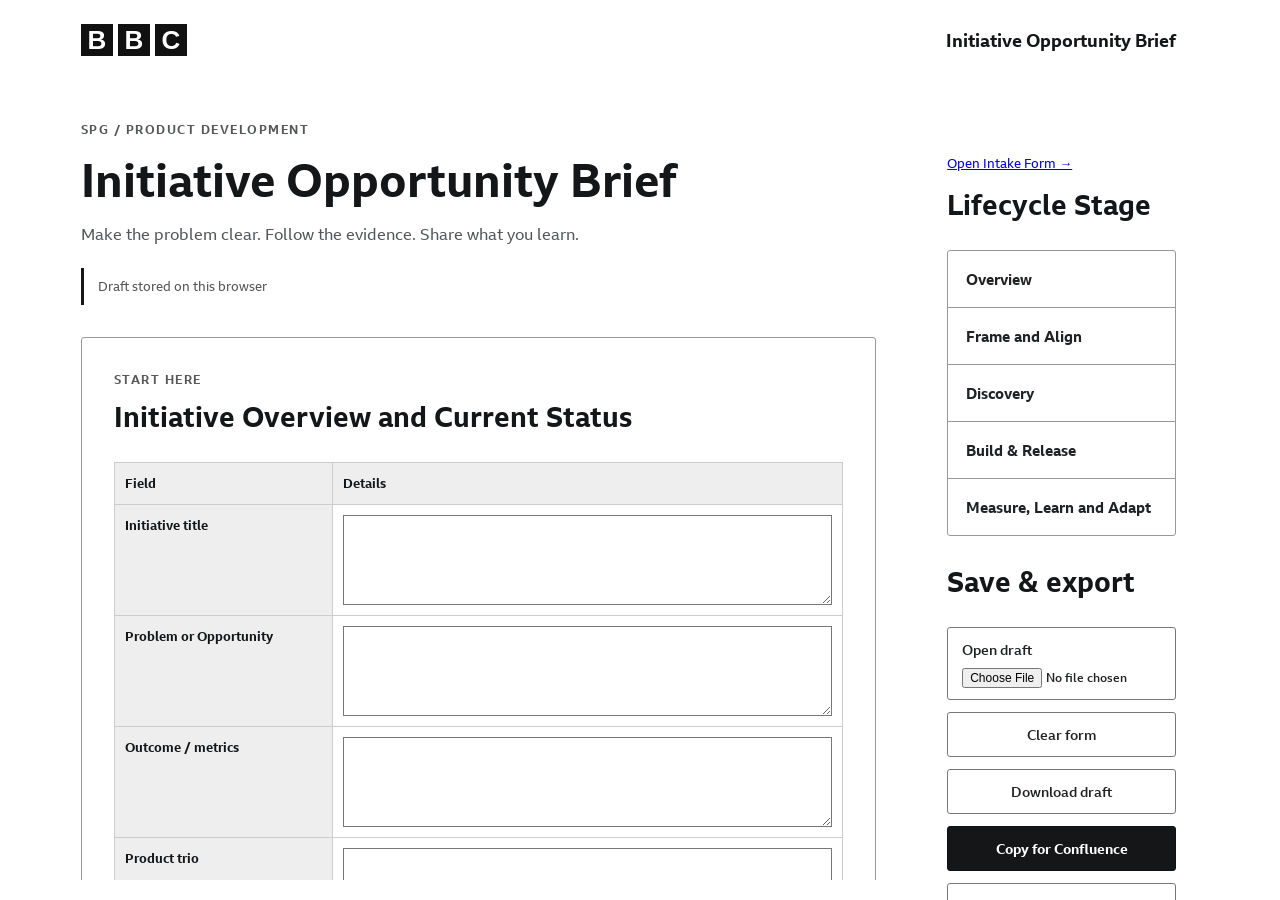
==== initiative/index.html @ 51745b53 "Separate initiative and intake into self-contained form folders" ====
<!doctype html>
<html lang="en"><head><meta charset="utf-8"><meta name="viewport" content="width=device-width,initial-scale=1"><title>Initiative Opportunity Brief</title><link rel="stylesheet" href="style.css?v=intake-1"></head><body>
<div class="masthead"><div class="masthead-inner"><div class="wordmark" aria-label="BBC"><span aria-hidden="true">B</span><span aria-hidden="true">B</span><span aria-hidden="true">C</span></div><span class="masthead-title">Initiative Opportunity Brief</span></div></div>

<div class="layout"><aside tabindex="0" aria-label="Initiative navigation and export options"><p><a href="../intake/">Open Intake Form →</a></p><h2 id="lifecycle-title">Lifecycle Stage</h2><nav aria-labelledby="lifecycle-title" id="nav"></nav><h2 class="sidebar-actions-title">Save &amp; export</h2><label class="file">Open draft<input type="file" id="import" accept="application/json"></label><button type="button" id="clear">Clear form</button><button id="save">Download draft</button><button id="copy" class="primary">Copy for Confluence</button><button id="pdf">Save as PDF</button><button id="export">Download completed HTML</button><p>Paste into a Confluence page in edit mode. Review formatting before publishing. Drafts stay in this browser; download a backup for safekeeping.</p></aside><main tabindex="0" aria-label="Initiative form"><header><div><span class="eyebrow">SPG / PRODUCT DEVELOPMENT</span><h1>Initiative Opportunity Brief</h1><p>Make the problem clear. Follow the evidence. Share what you learn.</p></div><span id="status" role="status">Draft stored on this browser</span></header><form id="form"></form></main></div><dialog id="clear-dialog" aria-labelledby="clear-title" aria-describedby="clear-description"><h2 id="clear-title">Clear this brief?</h2><p id="clear-description">This removes all answers, columns, checkpoints, and the saved draft in this browser. Download a draft first if you want to keep a copy.</p><div class="dialog-actions"><button type="button" id="clear-cancel" autofocus>Keep editing</button><button type="button" id="clear-confirm" class="primary">Clear all answers</button></div></dialog><script src="app.js?v=intake-1"></script></body></html>
---- initiative/style.css ----
/* BBC Reith v2.300 web fonts supplied by the project owner. */
@font-face {
  font-family: 'BBC Reith Serif';
  src: url('fonts/BBCReithSerif_W_Rg.woff2') format('woff2');
  font-weight: 400;
  font-style: normal;
  font-display: swap;
}
@font-face {
  font-family: 'BBC Reith Sans';
  src: url('fonts/BBCReithSans_W_Rg.woff2') format('woff2'), url('fonts/BBCReithSans_W_Rg.woff') format('woff');
  font-weight: 400;
  font-style: normal;
  font-display: swap;
}
@font-face {
  font-family: 'BBC Reith Sans';
  src: url('fonts/BBCReithSans_W_Md.woff2') format('woff2'), url('fonts/BBCReithSans_W_Md.woff') format('woff');
  font-weight: 500;
  font-style: normal;
  font-display: swap;
}
@font-face {
  font-family: 'BBC Reith Sans';
  src: url('fonts/BBCReithSans_W_Bd.woff2') format('woff2'), url('fonts/BBCReithSans_W_Bd.woff') format('woff');
  font-weight: 700;
  font-style: normal;
  font-display: swap;
}
:root { font-family: 'BBC Reith Sans', Arial, sans-serif; color: #202224; background: #f6f6f6; line-height: 1.6; }
* { box-sizing: border-box; }
body { margin: 0; }
.masthead { background: #fff; border-bottom: 1px solid #ddd; }
.masthead-inner { max-width: 1360px; margin: auto; padding: 18px 6%; display: flex; gap: 20px; align-items: center; }
.wordmark { display: flex; gap: 5px; }
.wordmark span { display: grid; place-items: center; width: 32px; height: 32px; background: #111; color: #fff; font: 700 26px/1 Arial, sans-serif; }
.masthead-title { border-left: 1px solid #b5b5b5; padding-left: 20px; font-size: 18px; font-weight: 700; }
header { padding: 40px max(6%, calc((100% - 1197px)/2)); background: #111; color: #fff; display: flex; justify-content: space-between; gap: 28px; align-items: center; }
h1 { font-family: 'BBC Reith Serif', Georgia, serif; font-weight: 400; font-size: clamp(32px, 4vw, 46px); line-height: 1.15; margin: 12px 0 16px; }
header p { color: #ddd; margin: 0; max-width: 580px; }
.eyebrow { font-size: 12px; font-weight: 700; letter-spacing: 1.5px; color: #ccc; }
#status { font-size: 13px; border-left: 3px solid #fff; padding: 8px 14px; max-width: 260px; }
.layout { max-width: 1360px; margin: auto; display: grid; grid-template-columns: 250px minmax(0,1fr); gap: 40px; padding: 40px 6%; }
aside { align-self: start; position: sticky; top: 24px; }
nav { border-top: 1px solid #ccc; }
nav a { display: block; padding: 12px 0; text-decoration: none; color: #202224; border-bottom: 1px solid #ccc; font-size: 15px; font-weight: 500; }
nav a:hover { text-decoration: underline; text-underline-offset: 4px; }
aside p { font-size: 13px; color: #555; }
button, .file { display: block; width: 100%; padding: 11px 14px; border: 1px solid #777; border-radius: 0; background: #fff; font: 500 14px/1.5 'BBC Reith Sans', Arial, sans-serif; margin: 12px 0; cursor: pointer; text-align: center; color: #202224; }
button:hover { background: #e8e8e8; }
.primary { background: #111; color: #fff; border-color: #111; font-weight: 700; }
.primary:hover { background: #444; }
.file { text-align: left; }
.file input { display: block; width: 100%; margin-top: 8px; font: inherit; font-size: 12px; }
main { min-width: 0; }
section { background: #fff; border: 1px solid #ddd; border-top: 4px solid #111; padding: 32px; margin-bottom: 32px; scroll-margin-top: 24px; }
h2 { font-size: 28px; line-height: 1.25; margin: 0 0 28px; font-weight: 700; }
h3 { font-size: 18px; line-height: 1.4; margin: 28px 0 14px; font-weight: 700; }
.field { display: block; margin: 24px 0; font-size: 16px; font-weight: 500; }
textarea, input[type=text], select { display: block; width: 100%; margin-top: 8px; padding: 12px; border: 1px solid #777; border-radius: 0; font: 400 16px/1.5 'BBC Reith Sans', Arial, sans-serif; color: #202224; background: #fff; }
textarea { min-height: 112px; resize: vertical; }
a:focus-visible, button:focus-visible, input:focus-visible, textarea:focus-visible, select:focus-visible { outline: 3px solid #005fcc; outline-offset: 3px; }
.hint { font-size: 14px; color: #555; font-weight: 400; margin: 8px 0; }
.checkpoint { padding: 24px; background: #f2f2f2; border-left: 4px solid #545658; margin-top: 32px; }
.checkpoint h3 { margin-top: 0; }
.check { display: flex; gap: 12px; font-size: 14px; margin: 14px 0; font-weight: 400; }
.check input { flex-shrink: 0; width: 18px; height: 18px; margin: 3px 0 0; accent-color: #111; }
.table-wrap { overflow: auto; }
table { border-collapse: collapse; width: 100%; font-size: 13px; }
th, td { border: 1px solid #ccc; padding: 10px; text-align: left; vertical-align: top; }
th { background: #eee; font-weight: 700; }
td textarea { min-width: 120px; min-height: 90px; margin: 0; font-size: 14px; }
td button { width: auto; margin: 0; }
.add { width: auto; }
.section-num { font-size: 12px; font-weight: 700; letter-spacing: 1.5px; color: #595959; margin-bottom: 10px; }
@media(max-width:850px) {
  header { display: block; padding: 30px 24px; }
  #status { display: inline-block; margin-top: 24px; max-width: none; }
  .masthead-inner { padding: 16px 24px; }
  .layout { display: block; padding: 24px; }
  aside { position: static; margin-bottom: 28px; }
  nav { display: flex; overflow: auto; gap: 20px; }
  nav a { flex-shrink: 0; font-size: 14px; }
  section { padding: 24px; }
  aside button { display: inline-block; width: auto; margin-right: 6px; }
}
@media(max-width:450px) {
  .layout { padding: 16px; }
  section { padding: 20px 16px; }
  h2 { font-size: 24px; }
  .checkpoint { padding: 16px; }
}
@media print {
  aside, #status, button, .masthead { display: none; }
  .layout { display: block; padding: 0; }
  section { break-inside: avoid; }
  header { background: #fff; color: #000; }
  header p, .eyebrow { color: #333; }
}
/* Helpdesk reference: white canvas, bold sans headings and right-hand navigation. */
:root { background: #fff; color: #141618; }
.masthead { border-bottom: 0; }
.masthead-inner { max-width: 1440px; padding-top: 24px; padding-bottom: 24px; }
.masthead-title { margin-left: auto; border-left: 0; padding-left: 0; }
header { max-width: 1360px; margin: auto; padding: 28px 6% 12px; background: #fff; color: #141618; align-items: flex-start; }
h1 { font-family: 'BBC Reith Sans', Arial, sans-serif; font-weight: 700; }
header p { color: #545658; }
.eyebrow { color: #545658; }
#status { color: #545658; border-left-color: #141618; margin-top: 14px; }
.layout { grid-template-columns: minmax(0,1fr) 260px; gap: 40px; padding-top: 32px; }
main { grid-column: 1; grid-row: 1; }
aside { grid-column: 2; grid-row: 1; }
nav { border: 1px solid #999; border-radius: 3px; overflow: hidden; }
nav a { padding: 16px 18px; border-bottom: 1px solid #999; font-weight: 700; }
nav a:last-child { border-bottom: 0; }
nav a:hover { background: #f2f2f2; }
section { border: 1px solid #999; border-top: 1px solid #999; border-radius: 3px; }
button, .file { border-radius: 3px; }
.primary { background: #141618; }
@media(max-width:850px) {
  header { padding: 24px; }
  .layout { display: flex; flex-direction: column; }
  aside { width: 100%; }
  nav { flex-wrap: nowrap; overflow-x: auto; }
  nav a { border-bottom: 0; border-right: 1px solid #999; }
  nav a:last-child { border-right: 0; }
  main { width: 100%; }
}
.outcome-table th[scope="row"] { width: 30%; }
.outcome-table td textarea { min-width: 0; }
.table-field { margin: 0; }
.table-field select { margin-top: 0; }
.visually-hidden { position: absolute; width: 1px; height: 1px; padding: 0; margin: -1px; overflow: hidden; clip-path: inset(50%); white-space: nowrap; border: 0; }
.entry-table th[scope="row"] { min-width: 150px; width: 25%; }
.entry-table td { min-width: 200px; }
.entry-table td button { width: auto; margin: 8px 0 0; font-size: 12px; }
/* Desktop panes scroll independently beneath the page heading. */
@media screen and (min-width: 851px) {
  body { height: 100vh; height: 100dvh; display: grid; grid-template-rows: auto minmax(0, 1fr); overflow: hidden; }
  header { width: 100%; }
  .layout { width: 100%; height: 100%; margin: 0 auto; min-height: 0; grid-template-rows: minmax(0, 1fr); overflow: hidden; padding-bottom: 20px; }
  .layout > main, .layout > aside { position: relative; height: 100%; min-height: 0; overflow-y: auto; overscroll-behavior-y: contain; scrollbar-gutter: stable; padding: 4px 12px 12px 4px; }
  .layout > aside { position: relative; align-self: stretch; }
  .layout > main:focus-visible, .layout > aside:focus-visible { outline: 2px solid #005fcc; outline-offset: -2px; }
}
#clear-dialog { max-width: 500px; width: calc(100% - 32px); border: 1px solid #999; border-radius: 4px; padding: 28px; color: #141618; }
#clear-dialog::backdrop { background: rgb(0 0 0 / 45%); }
#clear-dialog h2 { margin-bottom: 16px; }
.dialog-actions { display: flex; flex-wrap: wrap; gap: 12px; }
.dialog-actions button { flex: 1; width: auto; }

main > header { display: block; padding: 0 0 32px; margin: 0; }
main > header #status { display: inline-block; max-width: none; margin-top: 20px; }
/* Share the form's outer gutter and desktop pane inset. */
.masthead-inner { max-width: 1360px; }
@media screen and (min-width: 851px) {
  .masthead-inner { padding-left: calc(6% + 4px); }
}
@media screen and (max-width: 450px) {
  .masthead-inner { padding-left: 16px; padding-right: 16px; }
}
@media screen and (min-width: 851px) {
  .masthead-inner { padding-right: calc(6% + 12px); overflow-y: hidden; scrollbar-gutter: stable; }
}
.sidebar-actions-title { margin-top: 28px; }
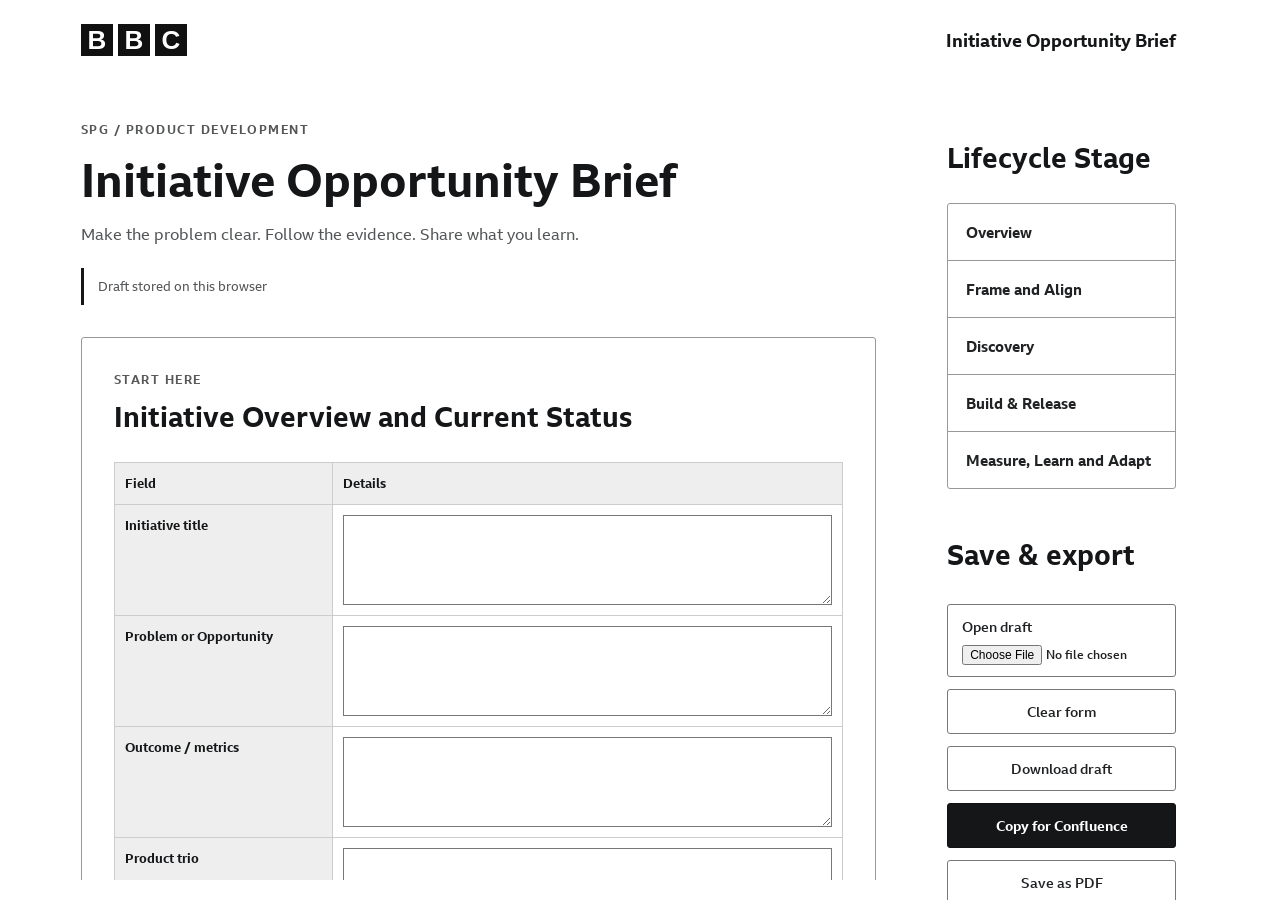
==== commit 49a0eb36: "Remove intake link and improve initiative sidebar spacing" ====
--- a/initiative/index.html
+++ b/initiative/index.html
@@ -2,4 +2,4 @@
 <html lang="en"><head><meta charset="utf-8"><meta name="viewport" content="width=device-width,initial-scale=1"><title>Initiative Opportunity Brief</title><link rel="stylesheet" href="style.css?v=intake-1"></head><body>
 <div class="masthead"><div class="masthead-inner"><div class="wordmark" aria-label="BBC"><span aria-hidden="true">B</span><span aria-hidden="true">B</span><span aria-hidden="true">C</span></div><span class="masthead-title">Initiative Opportunity Brief</span></div></div>
 
-<div class="layout"><aside tabindex="0" aria-label="Initiative navigation and export options"><p><a href="../intake/">Open Intake Form →</a></p><h2 id="lifecycle-title">Lifecycle Stage</h2><nav aria-labelledby="lifecycle-title" id="nav"></nav><h2 class="sidebar-actions-title">Save &amp; export</h2><label class="file">Open draft<input type="file" id="import" accept="application/json"></label><button type="button" id="clear">Clear form</button><button id="save">Download draft</button><button id="copy" class="primary">Copy for Confluence</button><button id="pdf">Save as PDF</button><button id="export">Download completed HTML</button><p>Paste into a Confluence page in edit mode. Review formatting before publishing. Drafts stay in this browser; download a backup for safekeeping.</p></aside><main tabindex="0" aria-label="Initiative form"><header><div><span class="eyebrow">SPG / PRODUCT DEVELOPMENT</span><h1>Initiative Opportunity Brief</h1><p>Make the problem clear. Follow the evidence. Share what you learn.</p></div><span id="status" role="status">Draft stored on this browser</span></header><form id="form"></form></main></div><dialog id="clear-dialog" aria-labelledby="clear-title" aria-describedby="clear-description"><h2 id="clear-title">Clear this brief?</h2><p id="clear-description">This removes all answers, columns, checkpoints, and the saved draft in this browser. Download a draft first if you want to keep a copy.</p><div class="dialog-actions"><button type="button" id="clear-cancel" autofocus>Keep editing</button><button type="button" id="clear-confirm" class="primary">Clear all answers</button></div></dialog><script src="app.js?v=intake-1"></script></body></html>
+<div class="layout"><aside tabindex="0" aria-label="Initiative navigation and export options"><h2 id="lifecycle-title">Lifecycle Stage</h2><nav aria-labelledby="lifecycle-title" id="nav"></nav><h2 class="sidebar-actions-title">Save &amp; export</h2><label class="file">Open draft<input type="file" id="import" accept="application/json"></label><button type="button" id="clear">Clear form</button><button id="save">Download draft</button><button id="copy" class="primary">Copy for Confluence</button><button id="pdf">Save as PDF</button><button id="export">Download completed HTML</button><p>Paste into a Confluence page in edit mode. Review formatting before publishing. Drafts stay in this browser; download a backup for safekeeping.</p></aside><main tabindex="0" aria-label="Initiative form"><header><div><span class="eyebrow">SPG / PRODUCT DEVELOPMENT</span><h1>Initiative Opportunity Brief</h1><p>Make the problem clear. Follow the evidence. Share what you learn.</p></div><span id="status" role="status">Draft stored on this browser</span></header><form id="form"></form></main></div><dialog id="clear-dialog" aria-labelledby="clear-title" aria-describedby="clear-description"><h2 id="clear-title">Clear this brief?</h2><p id="clear-description">This removes all answers, columns, checkpoints, and the saved draft in this browser. Download a draft first if you want to keep a copy.</p><div class="dialog-actions"><button type="button" id="clear-cancel" autofocus>Keep editing</button><button type="button" id="clear-confirm" class="primary">Clear all answers</button></div></dialog><script src="app.js?v=intake-1"></script></body></html>
--- a/initiative/style.css
+++ b/initiative/style.css
@@ -162,4 +162,4 @@
 @media screen and (min-width: 851px) {
   .masthead-inner { padding-right: calc(6% + 12px); overflow-y: hidden; scrollbar-gutter: stable; }
 }
-.sidebar-actions-title { margin-top: 28px; }
+.sidebar-actions-title { margin-top: 48px; margin-bottom: 32px; }
